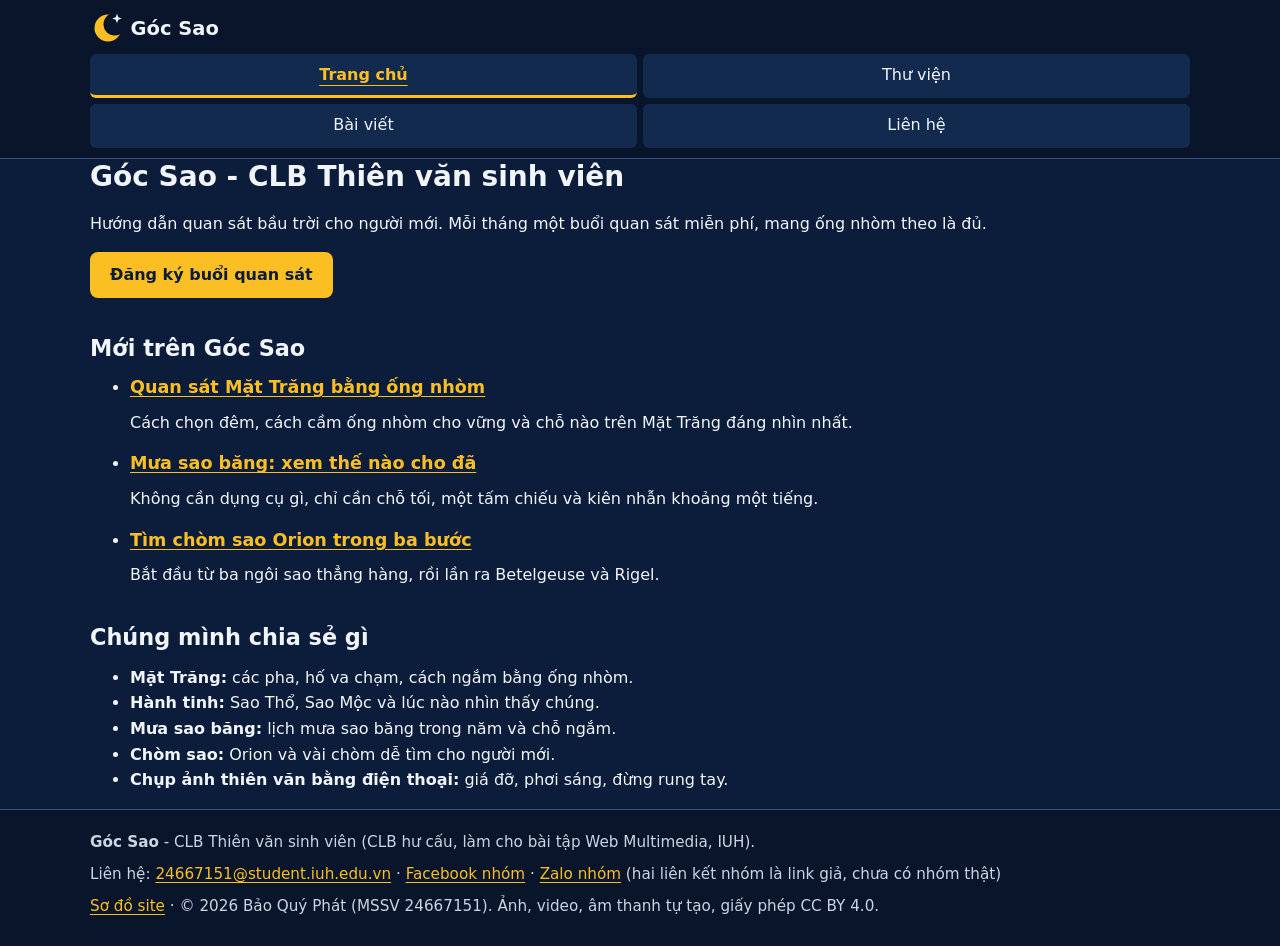
==== index.html @ f270ea87 "Khung trang: 5 trang HTML5, menu chung, breadcrumb, footer, css cơ bản" ====
<!doctype html>
<html lang="vi">
<head>
<meta charset="utf-8">
<meta name="viewport" content="width=device-width, initial-scale=1">
<title>Trang chủ - Góc Sao</title>
<meta name="description" content="Góc Sao là CLB Thiên văn sinh viên: hướng dẫn quan sát bầu trời cho người mới và buổi quan sát miễn phí mỗi tháng.">
<link rel="icon" href="img/logo.svg" type="image/svg+xml">
<link rel="stylesheet" href="css/site.css">
</head>
<body>
<a class="skip" href="#noidung">Bỏ qua, tới nội dung chính</a>
<header class="site-header">
  <div class="wrap bar">
    <a class="brand" href="index.html"><img src="img/logo.svg" alt="Góc Sao - về trang chủ" width="150" height="36"></a>
    <nav aria-label="Menu chính">
      <ul class="menu">
        <li><a href="index.html" aria-current="page">Trang chủ</a></li>
        <li><a href="thu-vien.html">Thư viện</a></li>
        <li><a href="bai-viet.html">Bài viết</a></li>
        <li><a href="lien-he.html">Liên hệ</a></li>
      </ul>
    </nav>
  </div>
</header>
<main id="noidung" class="wrap" tabindex="-1">
  <section class="hero" aria-labelledby="tieu-de">
    
    <div class="hero-text">
      <h1 id="tieu-de">Góc Sao - CLB Thiên văn sinh viên</h1>
      <p>Hướng dẫn quan sát bầu trời cho người mới. Mỗi tháng một buổi quan sát miễn phí, mang ống nhòm theo là đủ.</p>
      <a class="btn" href="lien-he.html">Đăng ký buổi quan sát</a>
    </div>
  </section>

  <section aria-labelledby="tin">
    <h2 id="tin">Mới trên Góc Sao</h2>
    <ul class="cards">
        <li class="card">
          <a class="card-link" href="bai-viet.html">
            
            <h3>Quan sát Mặt Trăng bằng ống nhòm</h3>
          </a>
          <p>Cách chọn đêm, cách cầm ống nhòm cho vững và chỗ nào trên Mặt Trăng đáng nhìn nhất.</p>
        </li>
        <li class="card">
          <a class="card-link" href="thu-vien.html">
            
            <h3>Mưa sao băng: xem thế nào cho đã</h3>
          </a>
          <p>Không cần dụng cụ gì, chỉ cần chỗ tối, một tấm chiếu và kiên nhẫn khoảng một tiếng.</p>
        </li>
        <li class="card">
          <a class="card-link" href="thu-vien.html">
            
            <h3>Tìm chòm sao Orion trong ba bước</h3>
          </a>
          <p>Bắt đầu từ ba ngôi sao thẳng hàng, rồi lần ra Betelgeuse và Rigel.</p>
        </li>
    </ul>
  </section>

  <section aria-labelledby="chu-de">
    <h2 id="chu-de">Chúng mình chia sẻ gì</h2>
    <ul>
      <li><strong>Mặt Trăng:</strong> các pha, hố va chạm, cách ngắm bằng ống nhòm.</li>
      <li><strong>Hành tinh:</strong> Sao Thổ, Sao Mộc và lúc nào nhìn thấy chúng.</li>
      <li><strong>Mưa sao băng:</strong> lịch mưa sao băng trong năm và chỗ ngắm.</li>
      <li><strong>Chòm sao:</strong> Orion và vài chòm dễ tìm cho người mới.</li>
      <li><strong>Chụp ảnh thiên văn bằng điện thoại:</strong> giá đỡ, phơi sáng, đừng rung tay.</li>
    </ul>
  </section>
</main>
<footer class="site-footer">
  <div class="wrap">
    <p><strong>Góc Sao</strong> - CLB Thiên văn sinh viên (CLB hư cấu, làm cho bài tập Web Multimedia, IUH).</p>
    <p>Liên hệ: <a href="mailto:24667151@student.iuh.edu.vn">24667151@student.iuh.edu.vn</a> ·
      <a href="#">Facebook nhóm</a> · <a href="#">Zalo nhóm</a> (hai liên kết nhóm là link giả, chưa có nhóm thật)</p>
    <p><a href="so-do-site.html">Sơ đồ site</a> · © 2026 Bảo Quý Phát (MSSV 24667151). Ảnh, video, âm thanh tự tạo, giấy phép CC BY 4.0.</p>
  </div>
</footer>
</body>
</html>
---- css/site.css ----
/* site.css - Góc Sao | Bảo Quý Phát 24667151 | mobile-first, một tệp dùng chung */
:root {
  --bg: #0b1d3a;
  --bg2: #132a4f;
  --fg: #f1f5f9;
  --muted: #cbd5e1;
  --accent: #fbbf24;
  --line: #34507f;
  --maxw: 1100px;
  --narrow: 960px;
}

*, *::before, *::after { box-sizing: border-box; }

html { -webkit-text-size-adjust: 100%; }

body {
  margin: 0;
  background: var(--bg);
  color: var(--fg);
  font-family: system-ui, -apple-system, "Segoe UI", Roboto, Arial, sans-serif;
  font-size: 1rem;
  line-height: 1.6;
}

h1, h2, h3 { line-height: 1.25; margin: 0 0 .6em; }
h1 { font-size: 1.75rem; }
h2 { font-size: 1.4rem; margin-top: 1.6em; }
h3 { font-size: 1.1rem; }
p, ul, ol { margin: 0 0 1em; }

a { color: var(--accent); text-underline-offset: 3px; }
a:hover { color: #fde68a; }

.wrap { width: 100%; max-width: calc(var(--maxw) + 32px); margin: 0 auto; padding: 0 16px; }

.skip {
  position: absolute; left: 8px; top: -100px; z-index: 10;
  background: var(--accent); color: var(--bg); padding: 8px 14px; font-weight: 700;
}
.skip:focus { top: 8px; }

/* ---- header + menu chung ---- */
.site-header { background: #08152b; border-bottom: 1px solid var(--line); }
.bar { display: flex; flex-direction: column; gap: 8px; padding-top: 10px; padding-bottom: 10px; }
.brand { display: inline-block; line-height: 0; align-self: flex-start; }
.brand img { display: block; }

.menu { list-style: none; margin: 0; padding: 0; display: grid; grid-template-columns: repeat(2, 1fr); gap: 6px; }
.menu a {
  display: flex; align-items: center; justify-content: center; text-align: center;
  min-height: 44px; padding: 6px 12px;
  color: var(--fg); text-decoration: none; border-radius: 6px;
  border-bottom: 3px solid transparent; background: var(--bg2);
}
.menu a:hover { background: #1b3866; }
[aria-current="page"] { font-weight: 700; }
.menu a[aria-current="page"] { color: var(--accent); border-bottom-color: var(--accent); text-decoration: underline; text-underline-offset: 5px; }

/* ---- breadcrumb ---- */
.breadcrumb { padding: 12px 0 4px; font-size: .95rem; }
.breadcrumb ol { list-style: none; display: flex; flex-wrap: wrap; gap: 4px; margin: 0; padding: 0; }
.breadcrumb li + li::before { content: "\203A"; margin-right: 6px; color: var(--muted); }
.breadcrumb li[aria-current="page"] { color: var(--accent); text-decoration: underline; text-underline-offset: 4px; }

/* ---- main ---- */
main { padding-bottom: 32px; }
.narrow { max-width: var(--narrow); }
.lead { font-size: 1.1rem; color: var(--muted); }
.muted { color: var(--muted); }

.btn {
  display: inline-block; min-height: 44px; padding: 10px 20px;
  background: var(--accent); color: var(--bg); font-weight: 700; font-size: 1rem;
  border: 0; border-radius: 8px; text-decoration: none; cursor: pointer; font-family: inherit;
}
.btn:hover { background: #fde68a; color: var(--bg); }
.btn[disabled] { opacity: .6; cursor: not-allowed; }

/* ---- footer ---- */
.site-footer { background: #08152b; border-top: 1px solid var(--line); padding: 20px 0; font-size: .95rem; color: var(--muted); }
.site-footer p { margin: 0 0 .5em; }

/* ---- form / bảng ---- */
label { display: block; font-weight: 600; margin: 14px 0 4px; }
input[type="text"], input[type="email"], input[type="tel"], select, textarea {
  width: 100%; min-height: 44px; padding: 8px 10px; font: inherit;
  background: #0f2447; color: var(--fg); border: 1px solid #6b86b3; border-radius: 6px;
}
textarea { min-height: 110px; }
fieldset { border: 1px solid var(--line); border-radius: 8px; padding: 8px 14px 12px; margin: 16px 0 0; }
legend { padding: 0 6px; font-weight: 600; }
.check { display: flex; gap: 10px; align-items: center; font-weight: 400; margin: 8px 0 0; }
.check input { width: 22px; height: 22px; accent-color: var(--accent); }
.note { border-left: 4px solid var(--accent); background: var(--bg2); padding: 10px 14px; margin: 16px 0; }
table { border-collapse: collapse; width: 100%; margin: 0 0 1em; }
th, td { border: 1px solid var(--line); padding: 8px 10px; text-align: left; }
th { background: var(--bg2); }
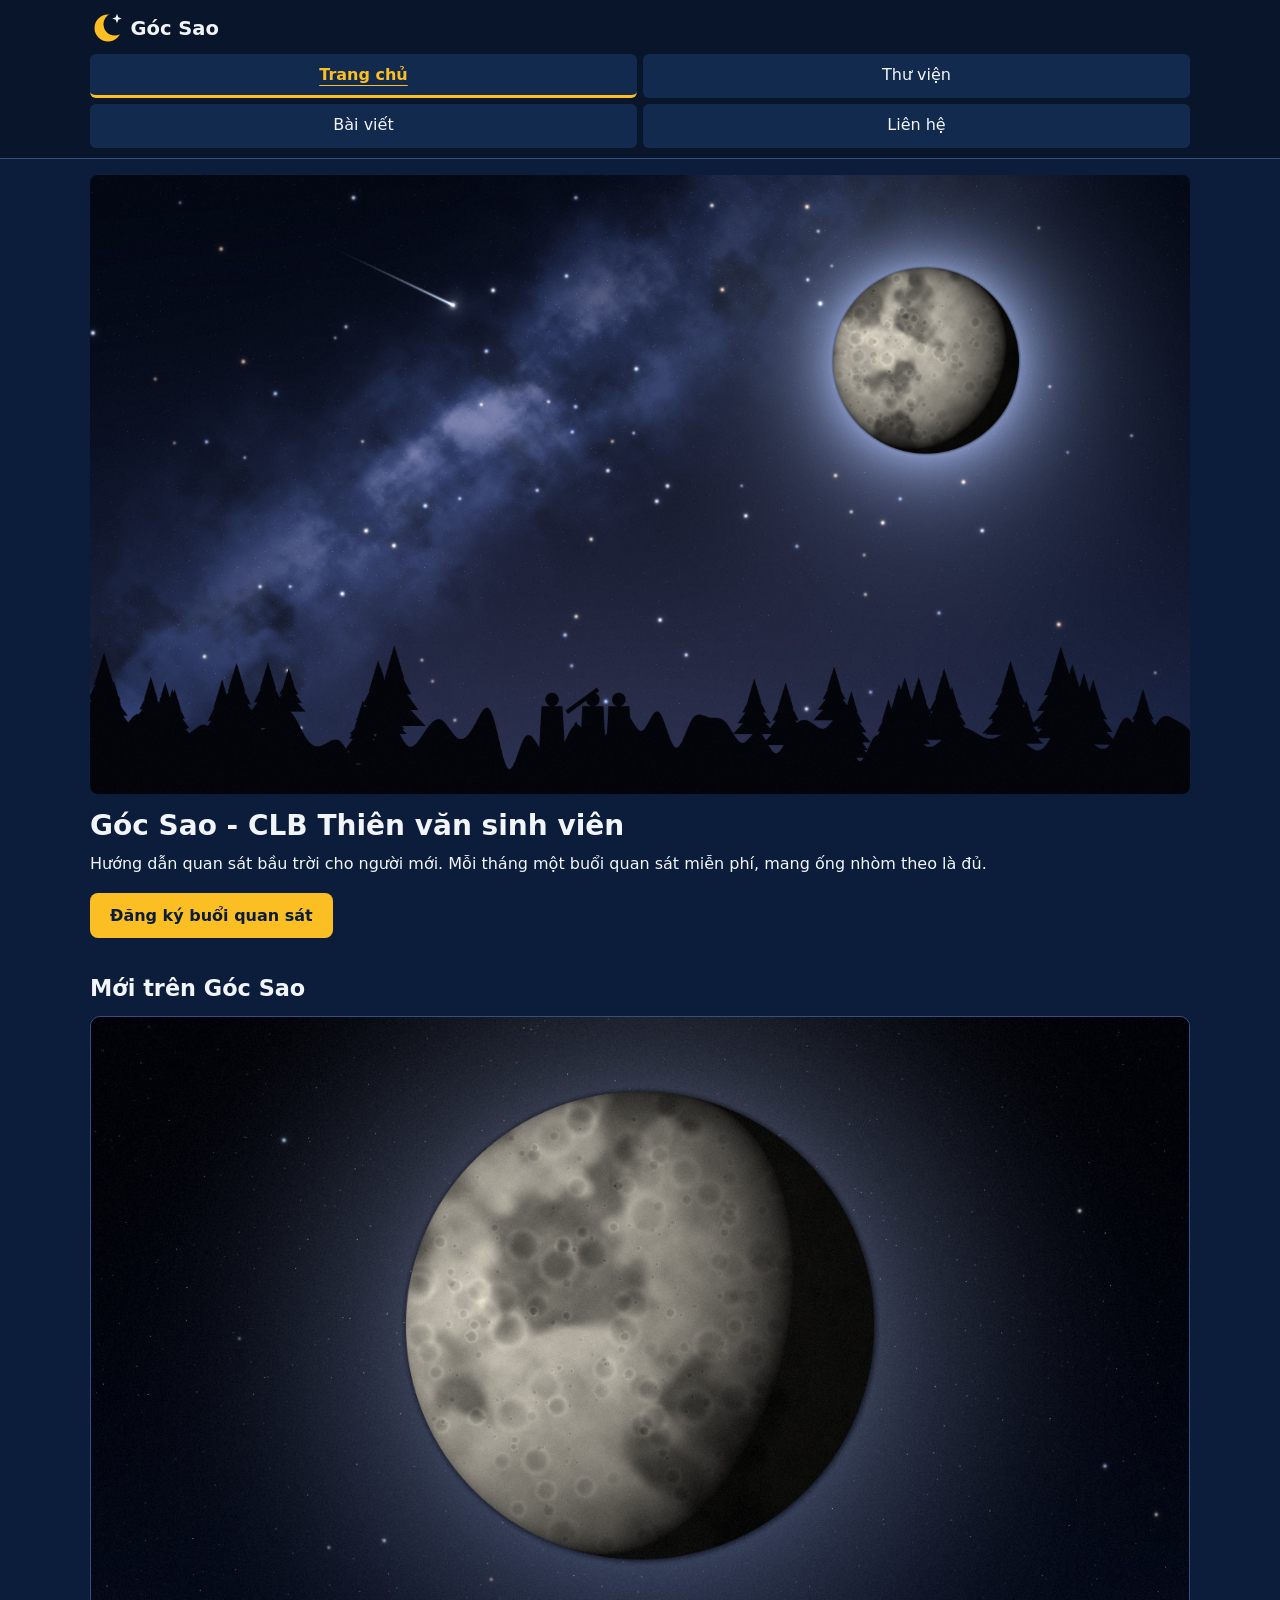
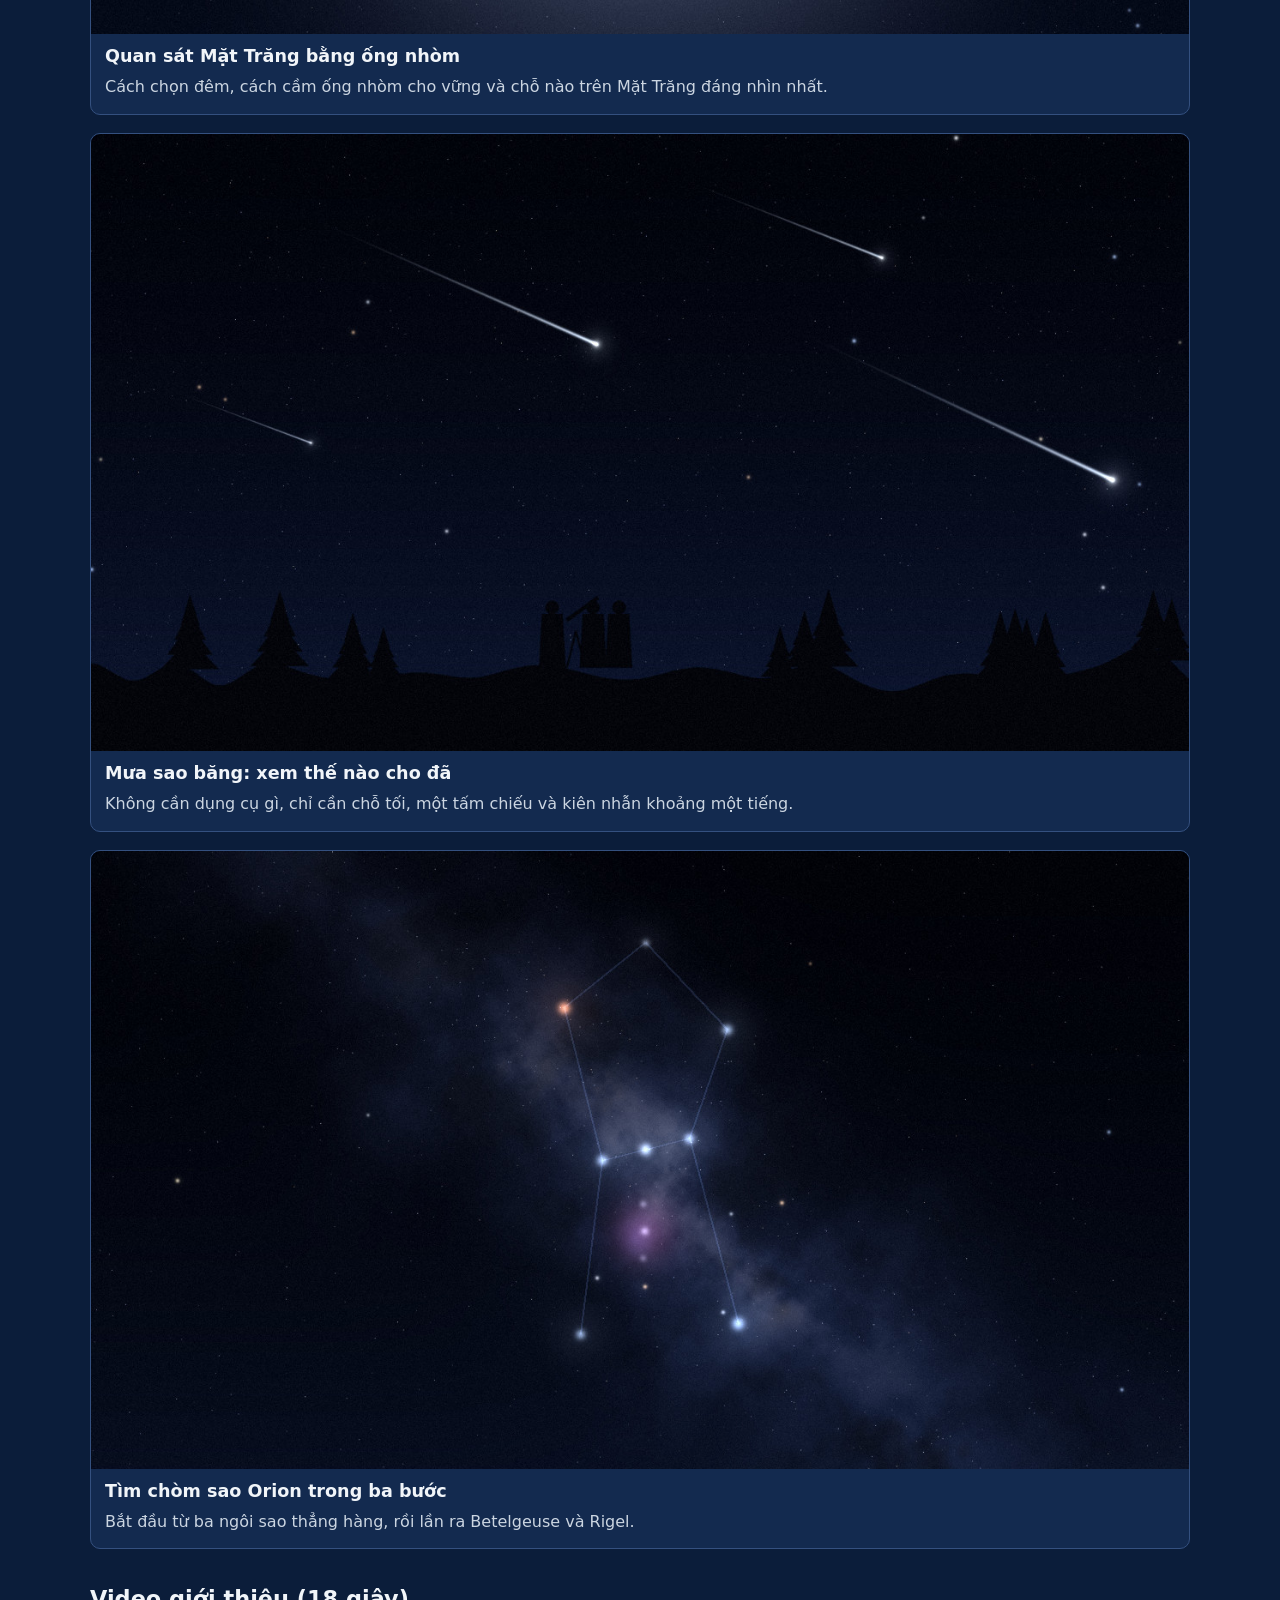
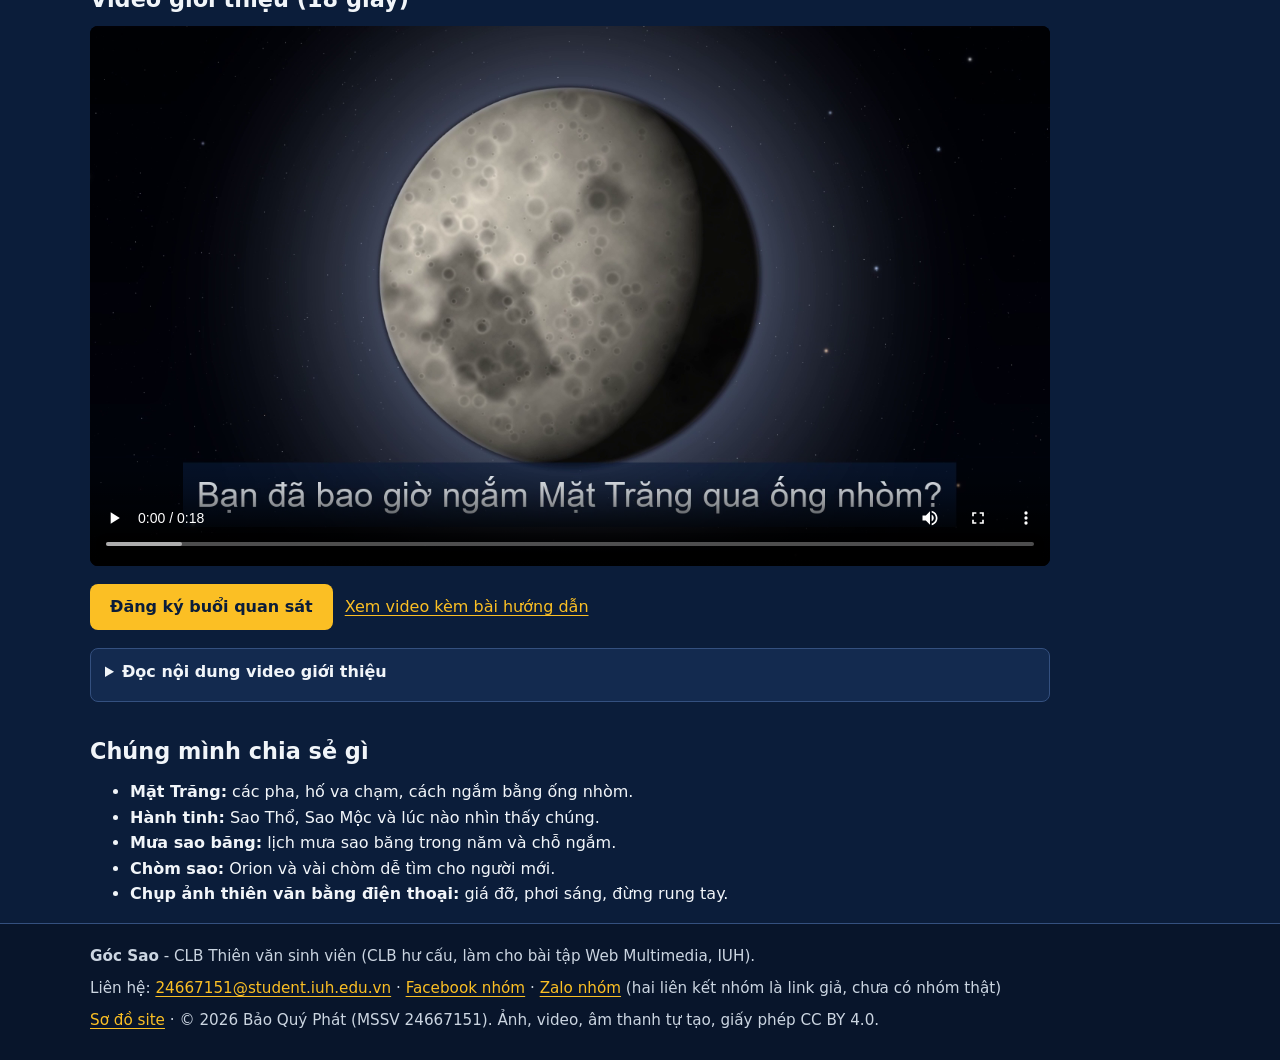
==== commit 2da1e285: "Thêm media tự tạo (ảnh, video 18 s, phụ đề VTT, podcast) và nhúng vào trang" ====
--- a/index.html
+++ b/index.html
@@ -25,7 +25,7 @@
 </header>
 <main id="noidung" class="wrap" tabindex="-1">
   <section class="hero" aria-labelledby="tieu-de">
-    
+    <img src="img/hero-goc.jpg" width="3200" height="1800" alt="Bầu trời đêm có dải Ngân Hà mờ, Mặt Trăng gần tròn ở góc phải, một vệt sao băng và bóng vài người đứng dưới hàng thông cạnh kính thiên văn">
     <div class="hero-text">
       <h1 id="tieu-de">Góc Sao - CLB Thiên văn sinh viên</h1>
       <p>Hướng dẫn quan sát bầu trời cho người mới. Mỗi tháng một buổi quan sát miễn phí, mang ống nhòm theo là đủ.</p>
@@ -38,26 +38,53 @@
     <ul class="cards">
         <li class="card">
           <a class="card-link" href="bai-viet.html">
-            
+            <img src="img/tv-mat-trang.jpg" width="1280" height="720" alt="">
             <h3>Quan sát Mặt Trăng bằng ống nhòm</h3>
           </a>
           <p>Cách chọn đêm, cách cầm ống nhòm cho vững và chỗ nào trên Mặt Trăng đáng nhìn nhất.</p>
         </li>
         <li class="card">
           <a class="card-link" href="thu-vien.html">
-            
+            <img src="img/tv-sao-bang.jpg" width="1280" height="720" alt="">
             <h3>Mưa sao băng: xem thế nào cho đã</h3>
           </a>
           <p>Không cần dụng cụ gì, chỉ cần chỗ tối, một tấm chiếu và kiên nhẫn khoảng một tiếng.</p>
         </li>
         <li class="card">
           <a class="card-link" href="thu-vien.html">
-            
+            <img src="img/tv-orion.jpg" width="1280" height="720" alt="">
             <h3>Tìm chòm sao Orion trong ba bước</h3>
           </a>
           <p>Bắt đầu từ ba ngôi sao thẳng hàng, rồi lần ra Betelgeuse và Rigel.</p>
         </li>
     </ul>
+  </section>
+
+  <section aria-labelledby="gioi-thieu">
+    <h2 id="gioi-thieu">Video giới thiệu (18 giây)</h2>
+    <div class="video-frame">
+      <video id="v" controls preload="auto" poster="video/poster.png" width="1280" height="720">
+        <source src="video/gioi-thieu.mp4" type="video/mp4">
+        <source src="video/gioi-thieu.webm" type="video/webm">
+        <track kind="subtitles" src="video/gioi-thieu-vi.vtt" srclang="vi" label="Tiếng Việt" default>
+        <p>Trình duyệt không phát được video. Tải về: <a href="video/gioi-thieu.mp4">MP4</a> hoặc <a href="video/gioi-thieu.webm">WebM</a>.</p>
+      </video>
+      <div class="actions">
+        <a class="btn" href="lien-he.html">Đăng ký buổi quan sát</a>
+        <a href="bai-viet.html#video">Xem video kèm bài hướng dẫn</a>
+      </div>
+      <details>
+        <summary>Đọc nội dung video giới thiệu</summary>
+        <p>Video 18 giây, không có lời thoại, chỉ có nhạc nền. Nội dung theo từng đoạn:</p>
+        <ol>
+          <li><strong>0 - 3 giây:</strong> Nền trời đêm nhiều sao, biểu tượng trăng khuyết vàng cùng ngôi sao trắng hiện dần. Chữ trên hình: "Góc Sao". Nhạc nền êm bắt đầu.</li>
+          <li><strong>3 - 7 giây:</strong> Mặt Trăng to dần, chuyển động rất chậm. Chữ: "Bạn đã bao giờ ngắm Mặt Trăng qua ống nhòm?"</li>
+          <li><strong>7 - 11 giây:</strong> Sao Thổ có vành đai xoay nhẹ giữa nền sao. Chữ: "Hành tinh, chòm sao, mưa sao băng…"</li>
+          <li><strong>11 - 15 giây:</strong> Vài vệt sao băng chạy chéo màn hình, dải Ngân Hà mờ phía sau, có tiếng vút nhẹ. Chữ: "Mỗi tháng một buổi quan sát miễn phí"</li>
+          <li><strong>15 - 18 giây:</strong> Logo trăng khuyết và chữ "Góc Sao", bên dưới là lời kêu gọi màu vàng: "Đăng ký tại trang Liên hệ". Nhạc nhỏ dần rồi tắt.</li>
+        </ol>
+      </details>
+    </div>
   </section>
 
   <section aria-labelledby="chu-de">
--- a/css/site.css
+++ b/css/site.css
@@ -96,3 +96,48 @@
 table { border-collapse: collapse; width: 100%; margin: 0 0 1em; }
 th, td { border: 1px solid var(--line); padding: 8px 10px; text-align: left; }
 th { background: var(--bg2); }
+
+/* ---- media: ảnh, video, figure ---- */
+img, video, picture { max-width: 100%; height: auto; }
+img { display: block; }
+figure { margin: 0 0 1.2em; }
+figcaption { font-size: .92rem; color: var(--muted); padding-top: 6px; }
+
+.hero { position: relative; margin-top: 16px; }
+.hero img { width: 100%; aspect-ratio: 16 / 9; object-fit: cover; border-radius: 8px; }
+.hero-text { padding: 14px 0 0; }
+.hero-text h1 { margin-bottom: .3em; }
+
+.video-frame { max-width: var(--narrow); }
+.video-frame video { width: 100%; aspect-ratio: 16 / 9; background: #000; border-radius: 8px; }
+
+.cards, .gallery { list-style: none; margin: 0; padding: 0; display: grid; grid-template-columns: 1fr; gap: 18px; }
+.card { background: var(--bg2); border: 1px solid var(--line); border-radius: 10px; overflow: hidden; }
+.card-link { display: block; color: var(--fg); text-decoration: none; }
+.card-link:hover h3 { text-decoration: underline; color: var(--accent); }
+.card img { width: 100%; aspect-ratio: 16 / 9; object-fit: cover; }
+.card h3 { padding: 12px 14px 0; margin: 0; }
+.card p { padding: 6px 14px 14px; margin: 0; color: var(--muted); }
+
+.gallery figure { margin: 0; background: var(--bg2); border: 1px solid var(--line); border-radius: 10px; overflow: hidden; height: 100%; }
+.gallery img { width: 100%; aspect-ratio: 16 / 9; object-fit: cover; }
+.gallery figcaption { padding: 8px 12px 12px; }
+.gallery a { color: inherit; text-decoration: none; display: block; }
+.gallery a:hover figcaption { text-decoration: underline; }
+.tag { display: inline-block; background: var(--accent); color: var(--bg); font-size: .8rem; font-weight: 700; padding: 1px 8px; border-radius: 4px; margin-right: 6px; }
+
+/* ---- trình phát tùy biến (player.js) ---- */
+.player { max-width: var(--narrow); }
+.ctl { display: flex; align-items: center; gap: 12px; padding: 10px 0; }
+.ctl .btn { min-width: 110px; }
+.ctl input[type="range"] { flex: 1; min-width: 0; height: 32px; accent-color: var(--accent); }
+.ctl output { font-variant-numeric: tabular-nums; color: var(--muted); white-space: nowrap; }
+.loi { background: #5b1220; border: 1px solid #fca5a5; padding: 10px 14px; border-radius: 6px; }
+
+details { background: var(--bg2); border: 1px solid var(--line); border-radius: 8px; padding: 10px 14px; margin: 10px 0 16px; }
+summary { cursor: pointer; font-weight: 600; min-height: 32px; }
+details[open] summary { margin-bottom: 8px; }
+audio { width: 100%; max-width: var(--narrow); display: block; margin: 8px 0; }
+.toc ol { display: flex; flex-wrap: wrap; gap: 6px 18px; list-style: none; padding: 0; margin: 0 0 1em; }
+.toc li::before { content: ""; }
+.actions { display: flex; flex-wrap: wrap; gap: 12px; align-items: center; margin: 10px 0 18px; }
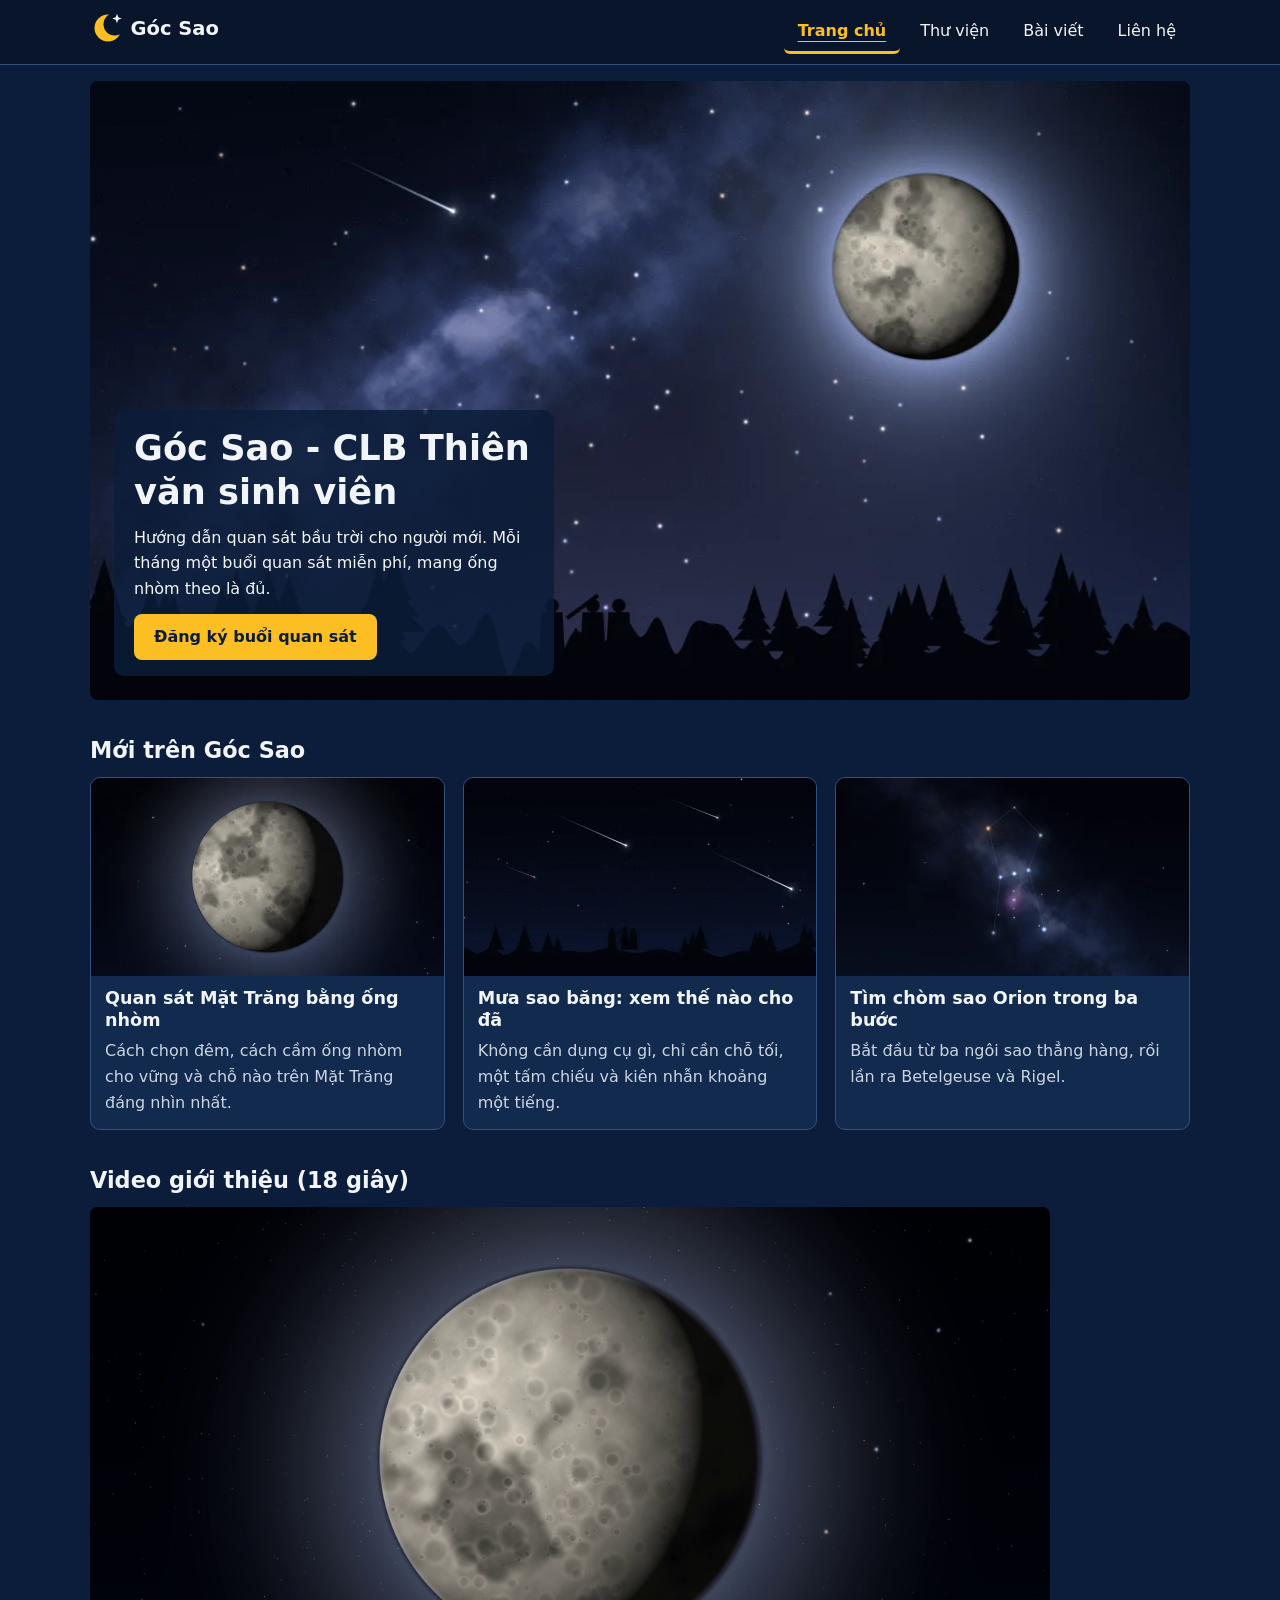
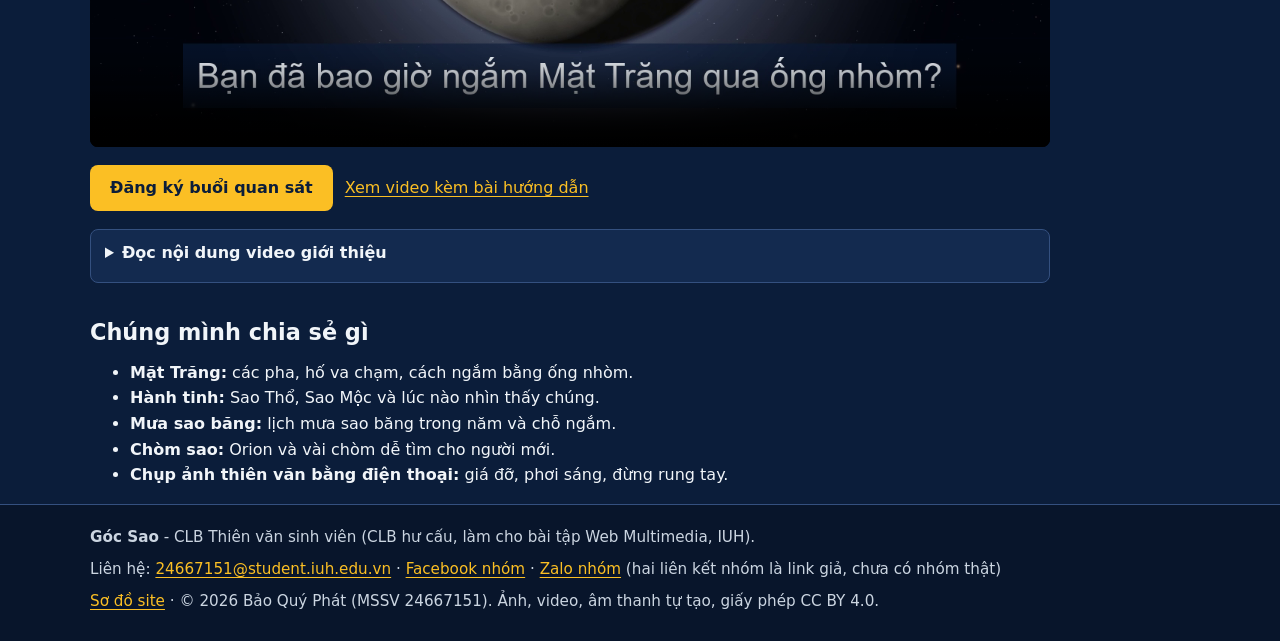
==== commit 6d9608a9: "Tối ưu ảnh: WebP, hero 3 cỡ bằng picture/srcset, thumbnail 320 cho thẻ tin và thư viện" ====
--- a/index.html
+++ b/index.html
@@ -25,7 +25,10 @@
 </header>
 <main id="noidung" class="wrap" tabindex="-1">
   <section class="hero" aria-labelledby="tieu-de">
-    <img src="img/hero-goc.jpg" width="3200" height="1800" alt="Bầu trời đêm có dải Ngân Hà mờ, Mặt Trăng gần tròn ở góc phải, một vệt sao băng và bóng vài người đứng dưới hàng thông cạnh kính thiên văn">
+    <picture>
+      <source type="image/webp" srcset="img/hero-480.webp 480w, img/hero-800.webp 800w, img/hero-1200.webp 1200w" sizes="(min-width: 1132px) 1100px, 100vw">
+      <img src="img/hero-800.jpg" width="800" height="450" alt="Bầu trời đêm có dải Ngân Hà mờ, Mặt Trăng gần tròn ở góc phải, một vệt sao băng và bóng vài người đứng dưới hàng thông cạnh kính thiên văn">
+    </picture>
     <div class="hero-text">
       <h1 id="tieu-de">Góc Sao - CLB Thiên văn sinh viên</h1>
       <p>Hướng dẫn quan sát bầu trời cho người mới. Mỗi tháng một buổi quan sát miễn phí, mang ống nhòm theo là đủ.</p>
@@ -38,21 +41,21 @@
     <ul class="cards">
         <li class="card">
           <a class="card-link" href="bai-viet.html">
-            <img src="img/tv-mat-trang.jpg" width="1280" height="720" alt="">
+            <img src="img/tv-mat-trang-320.webp" srcset="img/tv-mat-trang-320.webp 320w, img/tv-mat-trang.webp 640w" sizes="(min-width: 1100px) 340px, (min-width: 768px) 46vw, 100vw" width="640" height="360" alt="">
             <h3>Quan sát Mặt Trăng bằng ống nhòm</h3>
           </a>
           <p>Cách chọn đêm, cách cầm ống nhòm cho vững và chỗ nào trên Mặt Trăng đáng nhìn nhất.</p>
         </li>
         <li class="card">
           <a class="card-link" href="thu-vien.html">
-            <img src="img/tv-sao-bang.jpg" width="1280" height="720" alt="">
+            <img src="img/tv-sao-bang-320.webp" srcset="img/tv-sao-bang-320.webp 320w, img/tv-sao-bang.webp 640w" sizes="(min-width: 1100px) 340px, (min-width: 768px) 46vw, 100vw" width="640" height="360" alt="">
             <h3>Mưa sao băng: xem thế nào cho đã</h3>
           </a>
           <p>Không cần dụng cụ gì, chỉ cần chỗ tối, một tấm chiếu và kiên nhẫn khoảng một tiếng.</p>
         </li>
         <li class="card">
           <a class="card-link" href="thu-vien.html">
-            <img src="img/tv-orion.jpg" width="1280" height="720" alt="">
+            <img src="img/tv-orion-320.webp" srcset="img/tv-orion-320.webp 320w, img/tv-orion.webp 640w" sizes="(min-width: 1100px) 340px, (min-width: 768px) 46vw, 100vw" width="640" height="360" alt="">
             <h3>Tìm chòm sao Orion trong ba bước</h3>
           </a>
           <p>Bắt đầu từ ba ngôi sao thẳng hàng, rồi lần ra Betelgeuse và Rigel.</p>
--- a/css/site.css
+++ b/css/site.css
@@ -141,3 +141,37 @@
 .toc ol { display: flex; flex-wrap: wrap; gap: 6px 18px; list-style: none; padding: 0; margin: 0 0 1em; }
 .toc li::before { content: ""; }
 .actions { display: flex; flex-wrap: wrap; gap: 12px; align-items: center; margin: 10px 0 18px; }
+
+/* ---- đáp ứng: điểm gãy 768px và 1100px ---- */
+:focus-visible { outline: 3px solid #fff; outline-offset: 3px; border-radius: 4px; }
+.menu a:focus-visible, .btn:focus-visible { outline-offset: 2px; box-shadow: 0 0 0 6px var(--bg); }
+
+@media (min-width: 768px) {
+  h1 { font-size: 2.2rem; }
+  .bar { flex-direction: row; align-items: center; justify-content: space-between; }
+  .menu { display: flex; gap: 6px; }
+  .menu a { min-height: 44px; padding: 6px 14px; background: transparent; }
+  .menu a:hover { background: var(--bg2); }
+  .cards, .gallery { grid-template-columns: repeat(2, 1fr); }
+  .hero-text {
+    position: absolute; left: 24px; bottom: 24px; max-width: 46%;
+    background: rgba(11, 29, 58, .84); padding: 16px 20px; border-radius: 10px;
+  }
+  .hero-text p { margin-bottom: .8em; }
+  .form-grid { display: grid; grid-template-columns: 1fr 1fr; gap: 0 20px; }
+  .form-grid .full { grid-column: 1 / -1; }
+}
+
+@media (min-width: 1100px) {
+  .cards, .gallery { grid-template-columns: repeat(3, 1fr); }
+  .hero-text { max-width: 40%; }
+}
+
+/* chuyển động nhẹ, tắt khi người dùng chọn giảm chuyển động */
+.card, .btn, .menu a { transition: transform .2s ease, background-color .2s ease; }
+.card:hover { transform: translateY(-3px); }
+
+@media (prefers-reduced-motion: reduce) {
+  *, *::before, *::after { animation: none !important; transition: none !important; scroll-behavior: auto !important; }
+  .card:hover { transform: none; }
+}
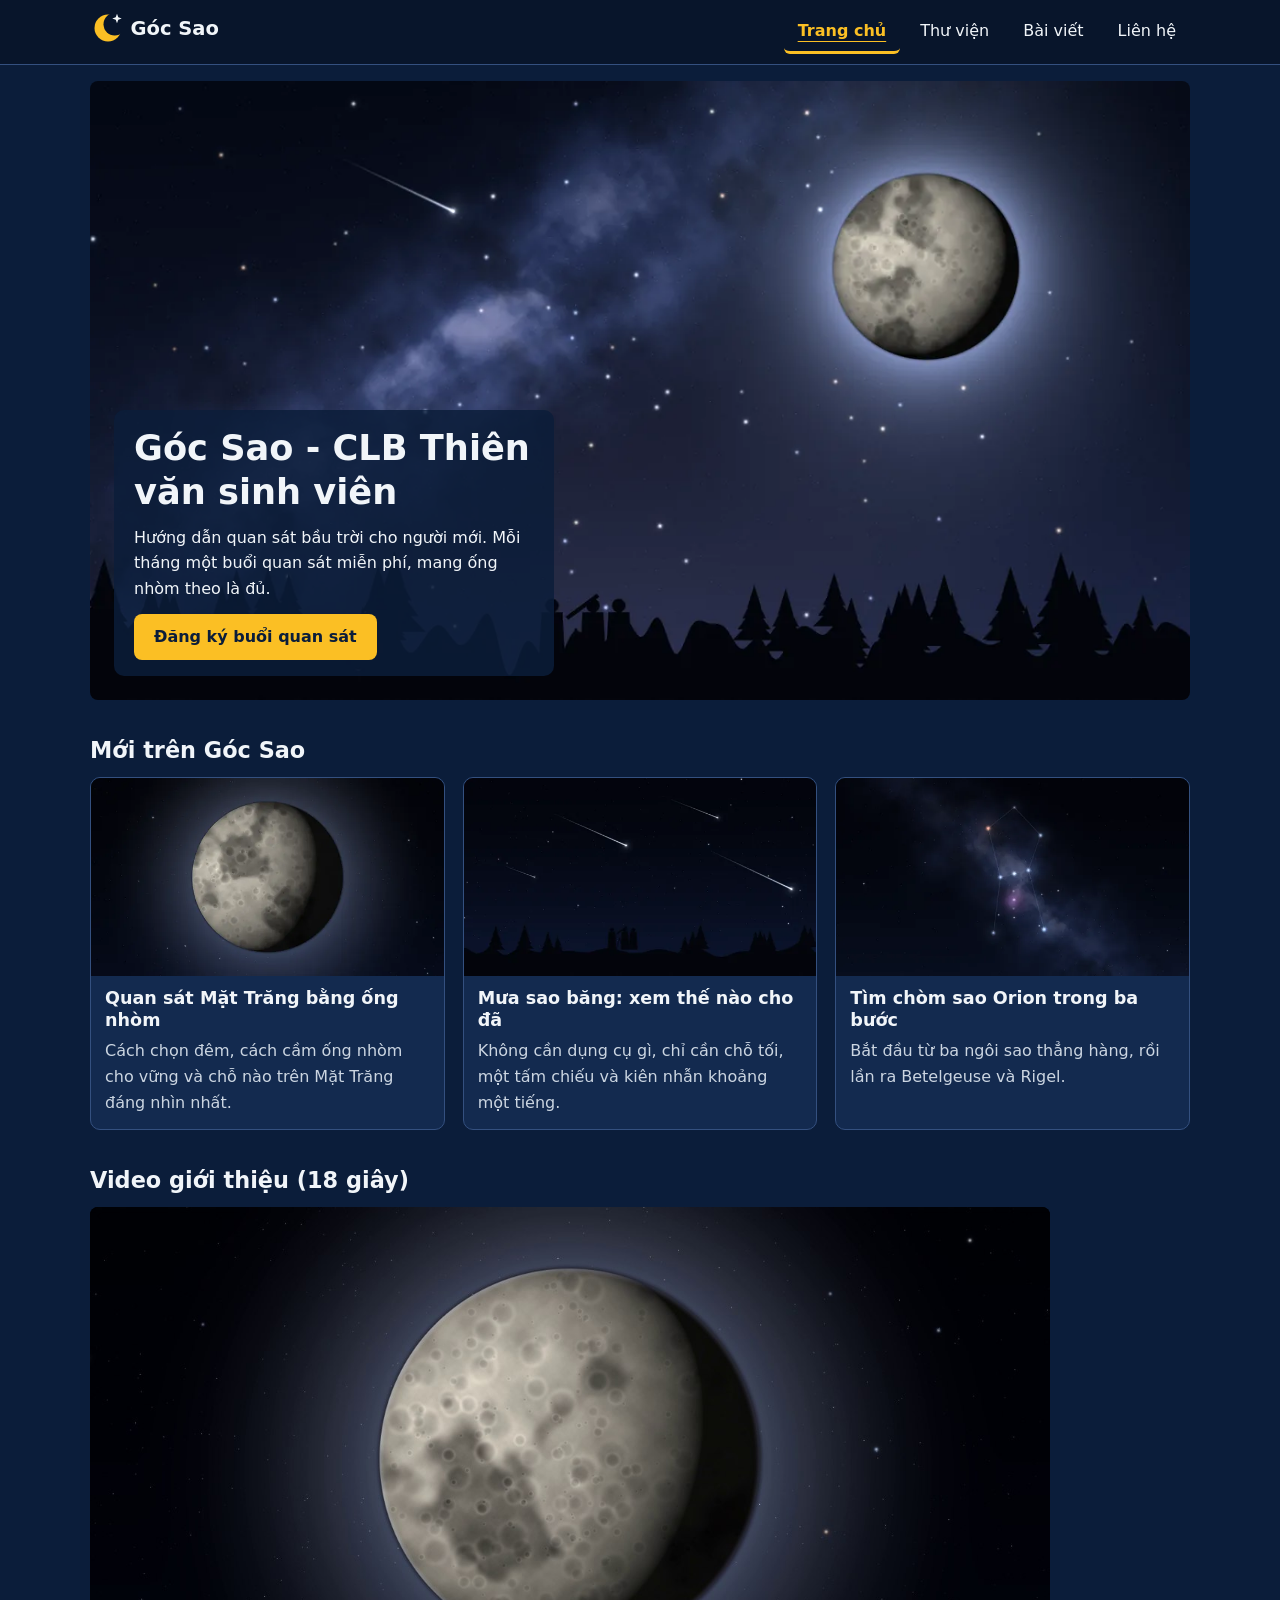
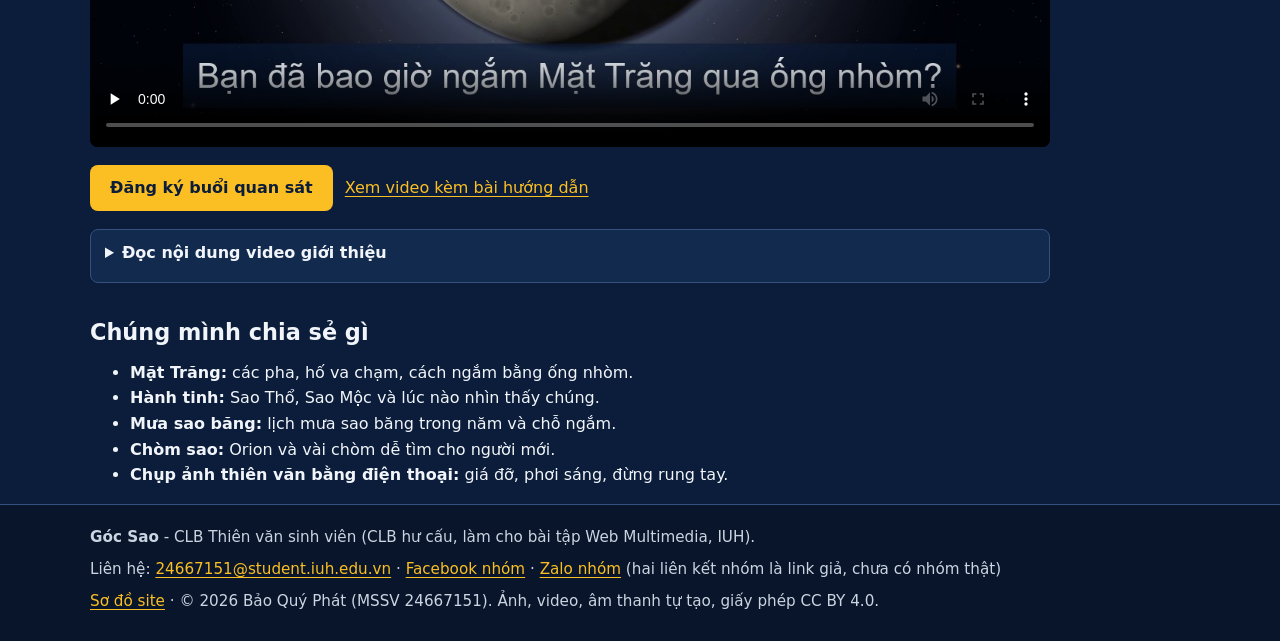
==== commit 5f8b1e20: "Video: hạ bitrate (MP4 ~1,5 Mbps, WebM ~1 Mbps), preload=none, poster JPEG nhẹ" ====
--- a/index.html
+++ b/index.html
@@ -7,6 +7,7 @@
 <meta name="description" content="Góc Sao là CLB Thiên văn sinh viên: hướng dẫn quan sát bầu trời cho người mới và buổi quan sát miễn phí mỗi tháng.">
 <link rel="icon" href="img/logo.svg" type="image/svg+xml">
 <link rel="stylesheet" href="css/site.css">
+<link rel="preload" as="image" type="image/webp" href="img/hero-800.webp" imagesrcset="img/hero-480.webp 480w, img/hero-800.webp 800w, img/hero-1200.webp 1200w" imagesizes="(min-width: 1132px) 1100px, 100vw" fetchpriority="high">
 </head>
 <body>
 <a class="skip" href="#noidung">Bỏ qua, tới nội dung chính</a>
@@ -27,7 +28,7 @@
   <section class="hero" aria-labelledby="tieu-de">
     <picture>
       <source type="image/webp" srcset="img/hero-480.webp 480w, img/hero-800.webp 800w, img/hero-1200.webp 1200w" sizes="(min-width: 1132px) 1100px, 100vw">
-      <img src="img/hero-800.jpg" width="800" height="450" alt="Bầu trời đêm có dải Ngân Hà mờ, Mặt Trăng gần tròn ở góc phải, một vệt sao băng và bóng vài người đứng dưới hàng thông cạnh kính thiên văn">
+      <img src="img/hero-800.jpg" width="800" height="450" alt="Bầu trời đêm có dải Ngân Hà mờ, Mặt Trăng gần tròn ở góc phải, một vệt sao băng và bóng vài người đứng dưới hàng thông cạnh kính thiên văn" fetchpriority="high">
     </picture>
     <div class="hero-text">
       <h1 id="tieu-de">Góc Sao - CLB Thiên văn sinh viên</h1>
@@ -41,21 +42,21 @@
     <ul class="cards">
         <li class="card">
           <a class="card-link" href="bai-viet.html">
-            <img src="img/tv-mat-trang-320.webp" srcset="img/tv-mat-trang-320.webp 320w, img/tv-mat-trang.webp 640w" sizes="(min-width: 1100px) 340px, (min-width: 768px) 46vw, 100vw" width="640" height="360" alt="">
+            <img src="img/tv-mat-trang-320.webp" srcset="img/tv-mat-trang-320.webp 320w, img/tv-mat-trang.webp 640w" sizes="(min-width: 1100px) 340px, (min-width: 768px) 46vw, 100vw" width="640" height="360" alt="" loading="lazy" decoding="async">
             <h3>Quan sát Mặt Trăng bằng ống nhòm</h3>
           </a>
           <p>Cách chọn đêm, cách cầm ống nhòm cho vững và chỗ nào trên Mặt Trăng đáng nhìn nhất.</p>
         </li>
         <li class="card">
           <a class="card-link" href="thu-vien.html">
-            <img src="img/tv-sao-bang-320.webp" srcset="img/tv-sao-bang-320.webp 320w, img/tv-sao-bang.webp 640w" sizes="(min-width: 1100px) 340px, (min-width: 768px) 46vw, 100vw" width="640" height="360" alt="">
+            <img src="img/tv-sao-bang-320.webp" srcset="img/tv-sao-bang-320.webp 320w, img/tv-sao-bang.webp 640w" sizes="(min-width: 1100px) 340px, (min-width: 768px) 46vw, 100vw" width="640" height="360" alt="" loading="lazy" decoding="async">
             <h3>Mưa sao băng: xem thế nào cho đã</h3>
           </a>
           <p>Không cần dụng cụ gì, chỉ cần chỗ tối, một tấm chiếu và kiên nhẫn khoảng một tiếng.</p>
         </li>
         <li class="card">
           <a class="card-link" href="thu-vien.html">
-            <img src="img/tv-orion-320.webp" srcset="img/tv-orion-320.webp 320w, img/tv-orion.webp 640w" sizes="(min-width: 1100px) 340px, (min-width: 768px) 46vw, 100vw" width="640" height="360" alt="">
+            <img src="img/tv-orion-320.webp" srcset="img/tv-orion-320.webp 320w, img/tv-orion.webp 640w" sizes="(min-width: 1100px) 340px, (min-width: 768px) 46vw, 100vw" width="640" height="360" alt="" loading="lazy" decoding="async">
             <h3>Tìm chòm sao Orion trong ba bước</h3>
           </a>
           <p>Bắt đầu từ ba ngôi sao thẳng hàng, rồi lần ra Betelgeuse và Rigel.</p>
@@ -66,7 +67,7 @@
   <section aria-labelledby="gioi-thieu">
     <h2 id="gioi-thieu">Video giới thiệu (18 giây)</h2>
     <div class="video-frame">
-      <video id="v" controls preload="auto" poster="video/poster.png" width="1280" height="720">
+      <video id="v" controls preload="none" poster="video/poster.jpg" width="1280" height="720">
         <source src="video/gioi-thieu.mp4" type="video/mp4">
         <source src="video/gioi-thieu.webm" type="video/webm">
         <track kind="subtitles" src="video/gioi-thieu-vi.vtt" srclang="vi" label="Tiếng Việt" default>
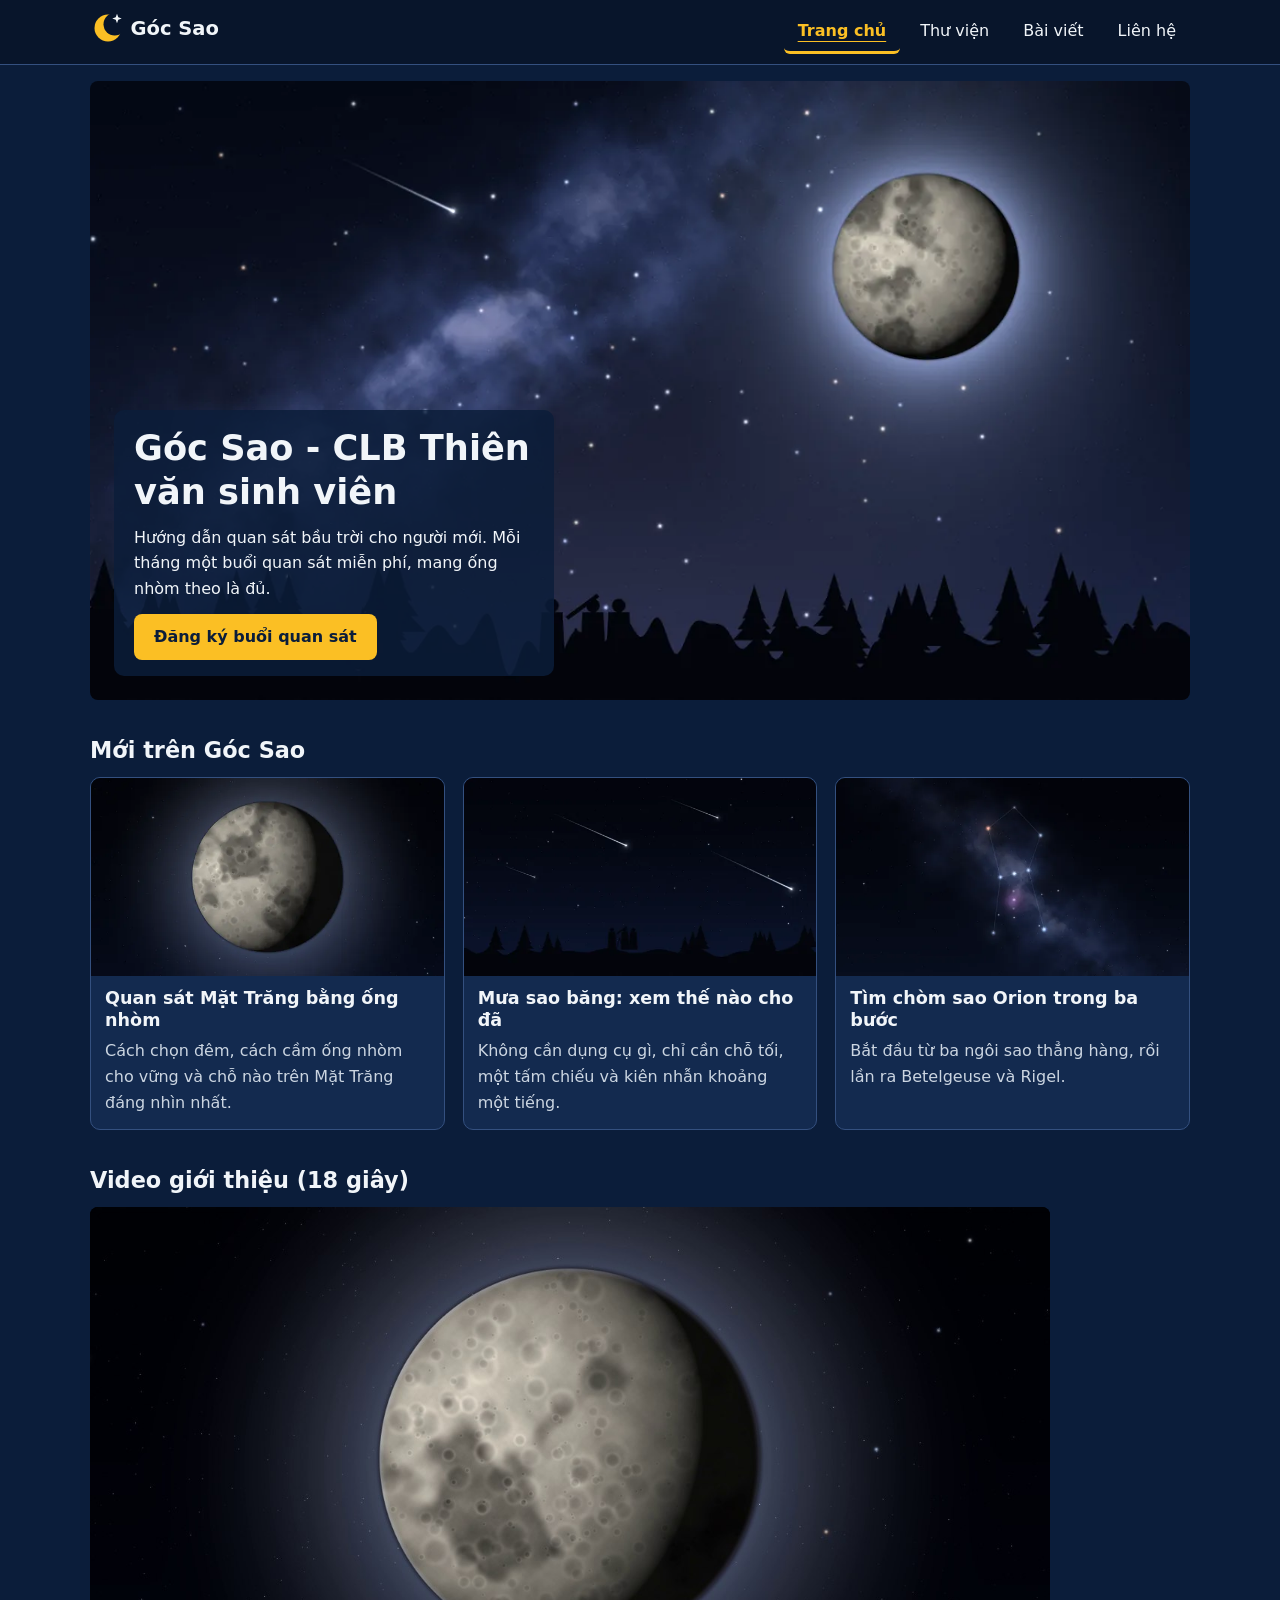
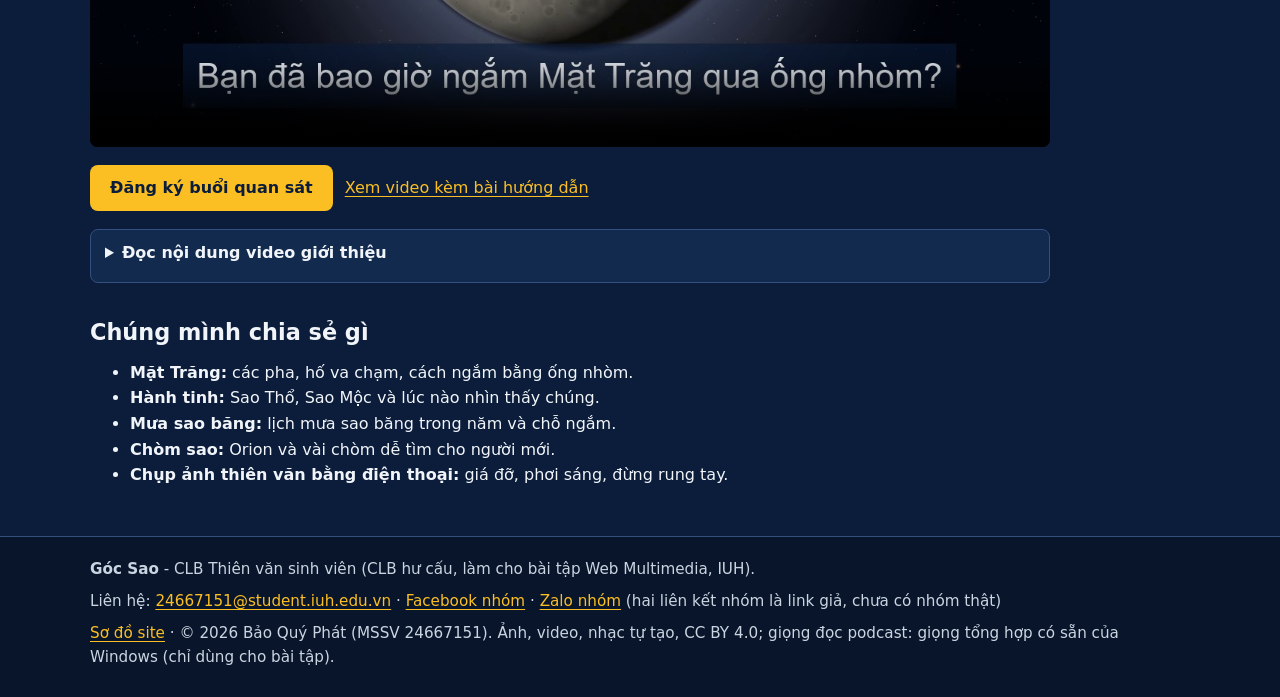
==== commit cc1bcd85: "sửa footer ghi rõ giọng đọc podcast, sửa số liệu media README, trả lại padding đáy cho main" ====
--- a/index.html
+++ b/index.html
@@ -107,7 +107,7 @@
     <p><strong>Góc Sao</strong> - CLB Thiên văn sinh viên (CLB hư cấu, làm cho bài tập Web Multimedia, IUH).</p>
     <p>Liên hệ: <a href="mailto:24667151@student.iuh.edu.vn">24667151@student.iuh.edu.vn</a> ·
       <a href="#">Facebook nhóm</a> · <a href="#">Zalo nhóm</a> (hai liên kết nhóm là link giả, chưa có nhóm thật)</p>
-    <p><a href="so-do-site.html">Sơ đồ site</a> · © 2026 Bảo Quý Phát (MSSV 24667151). Ảnh, video, âm thanh tự tạo, giấy phép CC BY 4.0.</p>
+    <p><a href="so-do-site.html">Sơ đồ site</a> · © 2026 Bảo Quý Phát (MSSV 24667151). Ảnh, video, nhạc tự tạo, CC BY 4.0; giọng đọc podcast: giọng tổng hợp có sẵn của Windows (chỉ dùng cho bài tập).</p>
   </div>
 </footer>
 </body>
--- a/css/site.css
+++ b/css/site.css
@@ -32,7 +32,7 @@
 a { color: var(--accent); text-underline-offset: 3px; }
 a:hover { color: #fde68a; }
 
-.wrap { width: 100%; max-width: calc(var(--maxw) + 32px); margin: 0 auto; padding: 0 16px; }
+.wrap { width: 100%; max-width: calc(var(--maxw) + 32px); margin: 0 auto; padding-left: 16px; padding-right: 16px; }
 
 .skip {
   position: absolute; left: 8px; top: -100px; z-index: 10;
